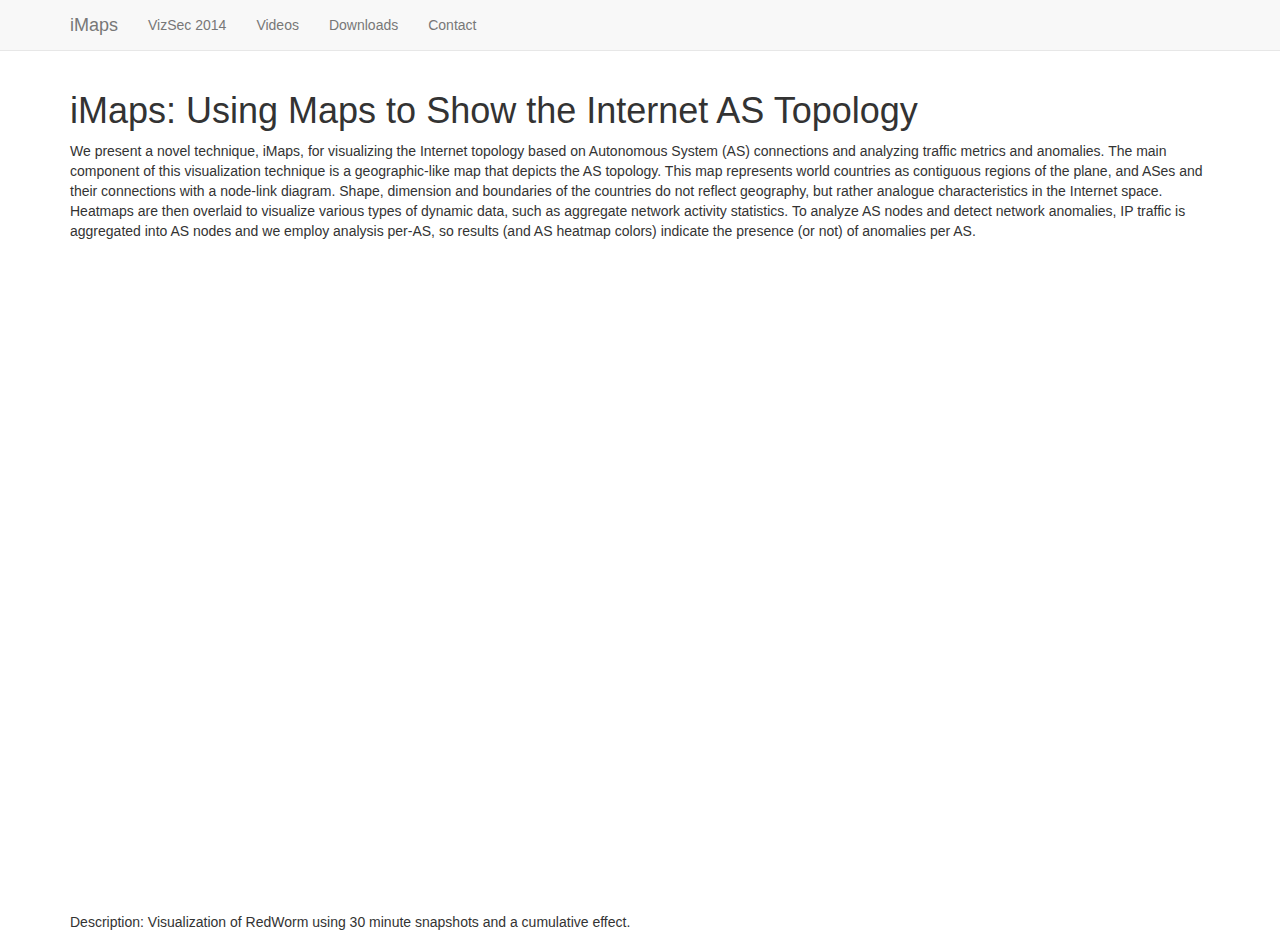
==== index.html @ 5bfca799 "New gallery text" ====
<!DOCTYPE html>
<html lang="en">
    <head>
        <meta charset="utf-8">
        <meta name="viewport" content="width=device-width, initial-scale=1">
        <title>University of Arizona VizSec 2014 Submission</title>
        <!-- Bootstrap -->
        <link href="css/bootstrap.min.css" rel="stylesheet">
        <link href="css/style.css" rel="stylesheet">
        <!-- HTML5 Shim and Respond.js IE8 support of HTML5 elements and media queries -->
        <!-- WARNING: Respond.js doesn't work if you view the page via file:// -->
        <!--[if lt IE 9]>
            <script src="https://oss.maxcdn.com/html5shiv/3.7.2/html5shiv.min.js"></script>
            <script src="https://oss.maxcdn.com/respond/1.4.2/respond.min.js"></script>
        <![endif]-->
    </head>

    <body>
        <!-- Nav Bar -->
        <div class="navbar navbar-default navbar-static-top" role="navigation">
            <div class="container">
                <div class="navbar-header">
                    <button type="button" class="navbar-toggle" data-toggle="collapse" data-target=".navbar-collapse">
                        <span class="sr-only">Toggle navigation</span>
                        <span class="icon-bar"></span>
                        <span class="icon-bar"></span>

                        <span class="icon-bar"></span>
                    </button>
                    <a class="navbar-brand" href="index.html">iMaps</a>
                </div>
                <div class="navbar-collapse collapse">
                    <ul class="nav navbar-nav">
                        <li><a href="paper.html">VizSec 2014</a></li>
                        <li><a href="video.html">Videos</a></li>
                        <li><a href="downloads.html">Downloads</a></li>
                        <li><a href="contact.html">Contact</a></li>
                    </ul>
                </div>
                <!--/.nav-collapse -->
            </div>
        </div>
        <!-- Nav Bar End-->

        <div class="container">
            <h1>iMaps: Using Maps to Show the Internet AS Topology</h1>
        </div>

        <div class="container">
            <p>
                We present a novel technique, iMaps, for visualizing the Internet topology
                based on Autonomous System (AS) connections and analyzing traffic metrics
                and anomalies. The main component of this visualization technique is a
                geographic-like map that depicts the AS topology. This map represents
                world countries as contiguous regions of the plane, and ASes and their
                connections with a node-link diagram. Shape, dimension and boundaries of
                the countries do not reflect geography, but rather analogue
                characteristics in the Internet space. Heatmaps are then overlaid to
                visualize various types of dynamic data, such as aggregate network
                activity statistics. To analyze AS nodes and detect network anomalies,
                IP traffic is aggregated into AS nodes and we employ analysis per-AS,
                so results (and AS heatmap colors) indicate the presence (or not) of
                anomalies per AS.
            </p>

        </div>

        <div class="container">
            <!-- 16:9 aspect ratio -->
            <div class="embed-responsive embed-responsive-16by9">
            <iframe width="853" height="480" src="http://www.youtube.com/embed/zGa1iDHNd4g?hd=1&vq=hd1080" frameborder="0" allowfullscreen></iframe>
            </div>

            <br/>
            Description: Visualization of RedWorm using 30 minute snapshots and a cumulative effect.
                    </div>

        <!-- jQuery (necessary for Bootstrap's JavaScript plugins) -->
        <script src="https://ajax.googleapis.com/ajax/libs/jquery/1.11.1/jquery.min.js"></script>
        <!-- Include all compiled plugins (below), or include individual files as needed -->
        <script src="js/bootstrap.min.js"></script>
        <script src="js/main.js"></script>
    </body>
</html>
---- css/style.css ----
#abstract {
    width:900px;
    padding:20px 0 20px;
}

.gallery_title { text-transform:capitalize; }
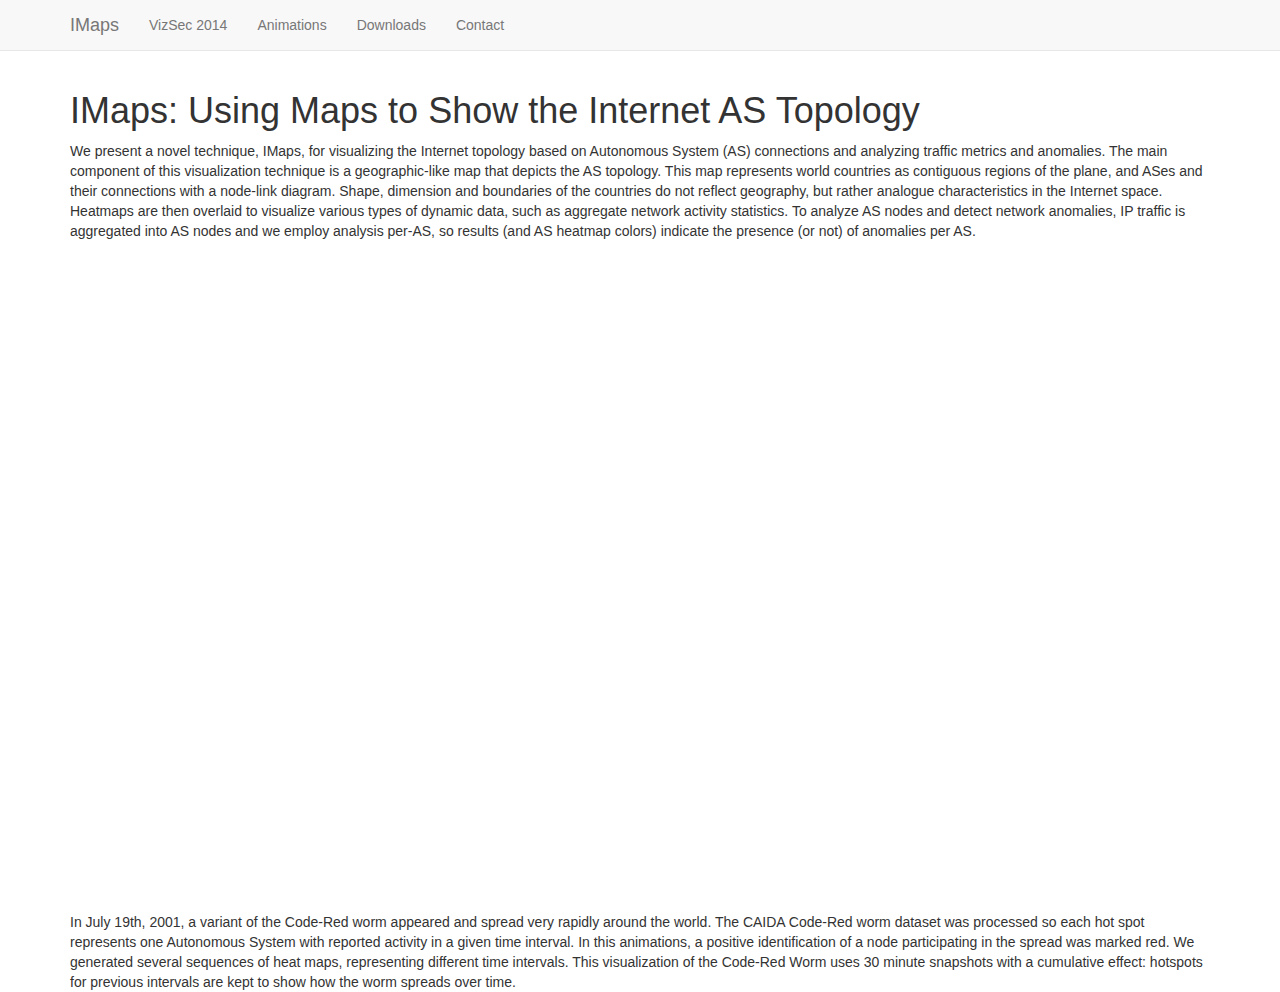
==== commit b18af80d: "New descriptions. Lots of new text added and some removed." ====
--- a/index.html
+++ b/index.html
@@ -27,12 +27,12 @@
 
                         <span class="icon-bar"></span>
                     </button>
-                    <a class="navbar-brand" href="index.html">iMaps</a>
+                    <a class="navbar-brand" href="index.html">IMaps</a>
                 </div>
                 <div class="navbar-collapse collapse">
                     <ul class="nav navbar-nav">
                         <li><a href="paper.html">VizSec 2014</a></li>
-                        <li><a href="video.html">Videos</a></li>
+                        <li><a href="animations.html">Animations</a></li>
                         <li><a href="downloads.html">Downloads</a></li>
                         <li><a href="contact.html">Contact</a></li>
                     </ul>
@@ -43,12 +43,12 @@
         <!-- Nav Bar End-->
 
         <div class="container">
-            <h1>iMaps: Using Maps to Show the Internet AS Topology</h1>
+            <h1>IMaps: Using Maps to Show the Internet AS Topology</h1>
         </div>
 
         <div class="container">
             <p>
-                We present a novel technique, iMaps, for visualizing the Internet topology
+                We present a novel technique, IMaps, for visualizing the Internet topology
                 based on Autonomous System (AS) connections and analyzing traffic metrics
                 and anomalies. The main component of this visualization technique is a
                 geographic-like map that depicts the AS topology. This map represents
@@ -72,13 +72,31 @@
             </div>
 
             <br/>
-            Description: Visualization of RedWorm using 30 minute snapshots and a cumulative effect.
-                    </div>
+            In July 19th, 2001, a variant of the Code-Red worm appeared
+            and spread very rapidly around the world. 
+            The CAIDA Code-Red worm dataset was processed so each hot spot represents one
+            Autonomous System with reported activity in a given time
+            interval. In this animations, a positive identification of a
+            node participating in the spread was marked red. We generated
+            several sequences of heat maps, representing different time
+            intervals. This visualization of the Code-Red Worm uses 30 minute snapshots with a 
+            cumulative effect: hotspots for previous intervals are kept to show how the worm spreads
+            over time.
+        </div>
 
         <!-- jQuery (necessary for Bootstrap's JavaScript plugins) -->
         <script src="https://ajax.googleapis.com/ajax/libs/jquery/1.11.1/jquery.min.js"></script>
         <!-- Include all compiled plugins (below), or include individual files as needed -->
         <script src="js/bootstrap.min.js"></script>
         <script src="js/main.js"></script>
+        <script>
+          (function(i,s,o,g,r,a,m){i['GoogleAnalyticsObject']=r;i[r]=i[r]||function(){
+          (i[r].q=i[r].q||[]).push(arguments)},i[r].l=1*new Date();a=s.createElement(o),
+          m=s.getElementsByTagName(o)[0];a.async=1;a.src=g;m.parentNode.insertBefore(a,m)
+          })(window,document,'script','//www.google-analytics.com/analytics.js','ga');
+
+          ga('create', 'UA-54182705-1', 'auto');
+          ga('send', 'pageview');
+        </script>
     </body>
 </html>
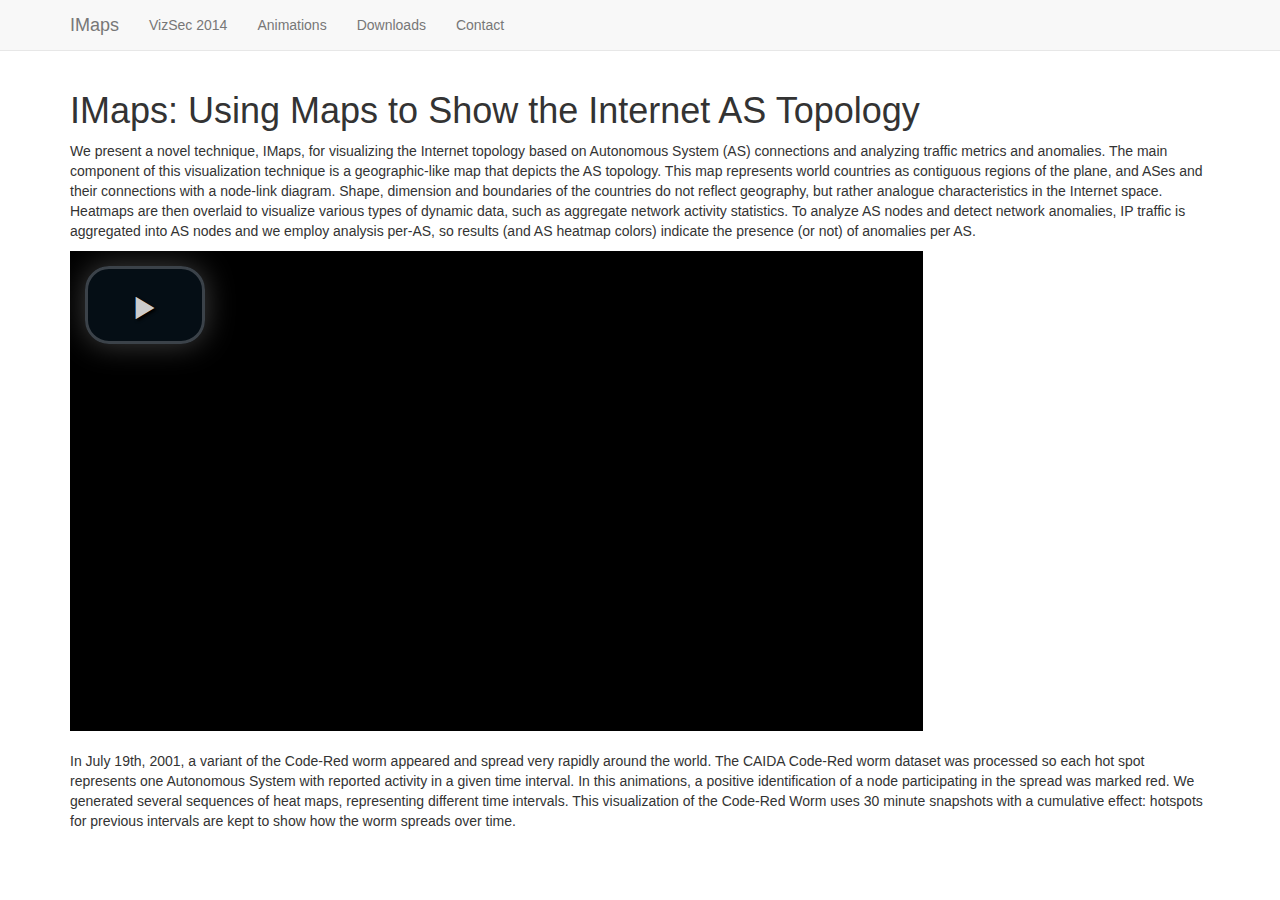
==== commit 5fb0087e: "Switching video sources." ====
--- a/index.html
+++ b/index.html
@@ -7,12 +7,17 @@
         <!-- Bootstrap -->
         <link href="css/bootstrap.min.css" rel="stylesheet">
         <link href="css/style.css" rel="stylesheet">
+        <link href="video-js/video-js.css" rel="stylesheet" type="text/css">
         <!-- HTML5 Shim and Respond.js IE8 support of HTML5 elements and media queries -->
         <!-- WARNING: Respond.js doesn't work if you view the page via file:// -->
         <!--[if lt IE 9]>
             <script src="https://oss.maxcdn.com/html5shiv/3.7.2/html5shiv.min.js"></script>
             <script src="https://oss.maxcdn.com/respond/1.4.2/respond.min.js"></script>
         <![endif]-->
+        <script src="video-js/video.js"></script>
+        <script>
+            videojs.options.flash.swf = "video-js.swf"
+        </script>
     </head>
 
     <body>
@@ -67,19 +72,27 @@
 
         <div class="container">
             <!-- 16:9 aspect ratio -->
-            <div class="embed-responsive embed-responsive-16by9">
-            <iframe width="853" height="480" src="http://www.youtube.com/embed/zGa1iDHNd4g?hd=1&vq=hd1080" frameborder="0" allowfullscreen></iframe>
-            </div>
+                <video class="video-js vjs-default-skin img img-responsive" controls preload="none" width="853" height="480" data-setup="{}">
+                    <source src="animations/5min30minCumulative.mp4" type='video/mp4' />
+                    <source src="animations/5min30minCumulative.webm" type='video/webm' />
+                    <p class="vjs-no-js">To view this video please enable JavaScript, 
+                    and consider upgrading to a web browser that 
+                        <a href="http://videojs.com/html5-video-support/" target="_blank">
+                            supports HTML5 video
+                        </a>
+                    </p>
+
+                </video>
 
             <br/>
             In July 19th, 2001, a variant of the Code-Red worm appeared
-            and spread very rapidly around the world. 
+            and spread very rapidly around the world.
             The CAIDA Code-Red worm dataset was processed so each hot spot represents one
             Autonomous System with reported activity in a given time
             interval. In this animations, a positive identification of a
             node participating in the spread was marked red. We generated
             several sequences of heat maps, representing different time
-            intervals. This visualization of the Code-Red Worm uses 30 minute snapshots with a 
+            intervals. This visualization of the Code-Red Worm uses 30 minute snapshots with a
             cumulative effect: hotspots for previous intervals are kept to show how the worm spreads
             over time.
         </div>
--- a/video-js/video-js.css
+++ b/video-js/video-js.css
@@ -0,0 +1,920 @@
+/*!
+Video.js Default Styles (http://videojs.com)
+Version 4.7.3
+Create your own skin at http://designer.videojs.com
+*/
+/* SKIN
+================================================================================
+The main class name for all skin-specific styles. To make your own skin,
+replace all occurances of 'vjs-default-skin' with a new name. Then add your new
+skin name to your video tag instead of the default skin.
+e.g. <video class="video-js my-skin-name">
+*/
+.vjs-default-skin {
+  color: #cccccc;
+}
+/* Custom Icon Font
+--------------------------------------------------------------------------------
+The control icons are from a custom font. Each icon corresponds to a character
+(e.g. "\e001"). Font icons allow for easy scaling and coloring of icons.
+*/
+@font-face {
+  font-family: 'VideoJS';
+  src: url('font/vjs.eot');
+  src: url('font/vjs.eot?#iefix') format('embedded-opentype'), url('font/vjs.woff') format('woff'), url('font/vjs.ttf') format('truetype'), url('font/vjs.svg#icomoon') format('svg');
+  font-weight: normal;
+  font-style: normal;
+}
+/* Base UI Component Classes
+--------------------------------------------------------------------------------
+*/
+/* Slider - used for Volume bar and Seek bar */
+.vjs-default-skin .vjs-slider {
+  /* Replace browser focus hightlight with handle highlight */
+  outline: 0;
+  position: relative;
+  cursor: pointer;
+  padding: 0;
+  /* background-color-with-alpha */
+  background-color: #333333;
+  background-color: rgba(51, 51, 51, 0.9);
+}
+.vjs-default-skin .vjs-slider:focus {
+  /* box-shadow */
+  -webkit-box-shadow: 0 0 2em #ffffff;
+  -moz-box-shadow: 0 0 2em #ffffff;
+  box-shadow: 0 0 2em #ffffff;
+}
+.vjs-default-skin .vjs-slider-handle {
+  position: absolute;
+  /* Needed for IE6 */
+  left: 0;
+  top: 0;
+}
+.vjs-default-skin .vjs-slider-handle:before {
+  content: "\e009";
+  font-family: VideoJS;
+  font-size: 1em;
+  line-height: 1;
+  text-align: center;
+  text-shadow: 0em 0em 1em #fff;
+  position: absolute;
+  top: 0;
+  left: 0;
+  /* Rotate the square icon to make a diamond */
+  /* transform */
+  -webkit-transform: rotate(-45deg);
+  -moz-transform: rotate(-45deg);
+  -ms-transform: rotate(-45deg);
+  -o-transform: rotate(-45deg);
+  transform: rotate(-45deg);
+}
+/* Control Bar
+--------------------------------------------------------------------------------
+The default control bar that is a container for most of the controls.
+*/
+.vjs-default-skin .vjs-control-bar {
+  /* Start hidden */
+  display: none;
+  position: absolute;
+  /* Place control bar at the bottom of the player box/video.
+     If you want more margin below the control bar, add more height. */
+  bottom: 0;
+  /* Use left/right to stretch to 100% width of player div */
+  left: 0;
+  right: 0;
+  /* Height includes any margin you want above or below control items */
+  height: 3.0em;
+  /* background-color-with-alpha */
+  background-color: #07141e;
+  background-color: rgba(7, 20, 30, 0.7);
+}
+/* Show the control bar only once the video has started playing */
+.vjs-default-skin.vjs-has-started .vjs-control-bar {
+  display: block;
+  /* Visibility needed to make sure things hide in older browsers too. */
+
+  visibility: visible;
+  opacity: 1;
+  /* transition */
+  -webkit-transition: visibility 0.1s, opacity 0.1s;
+  -moz-transition: visibility 0.1s, opacity 0.1s;
+  -o-transition: visibility 0.1s, opacity 0.1s;
+  transition: visibility 0.1s, opacity 0.1s;
+}
+/* Hide the control bar when the video is playing and the user is inactive  */
+.vjs-default-skin.vjs-has-started.vjs-user-inactive.vjs-playing .vjs-control-bar {
+  display: block;
+  visibility: hidden;
+  opacity: 0;
+  /* transition */
+  -webkit-transition: visibility 1s, opacity 1s;
+  -moz-transition: visibility 1s, opacity 1s;
+  -o-transition: visibility 1s, opacity 1s;
+  transition: visibility 1s, opacity 1s;
+}
+.vjs-default-skin.vjs-controls-disabled .vjs-control-bar {
+  display: none;
+}
+.vjs-default-skin.vjs-using-native-controls .vjs-control-bar {
+  display: none;
+}
+/* The control bar shouldn't show after an error */
+.vjs-default-skin.vjs-error .vjs-control-bar {
+  display: none;
+}
+/* IE8 is flakey with fonts, and you have to change the actual content to force
+fonts to show/hide properly.
+  - "\9" IE8 hack didn't work for this
+  - Found in XP IE8 from http://modern.ie. Does not show up in "IE8 mode" in IE9
+*/
+@media \0screen {
+  .vjs-default-skin.vjs-user-inactive.vjs-playing .vjs-control-bar :before {
+    content: "";
+  }
+}
+/* General styles for individual controls. */
+.vjs-default-skin .vjs-control {
+  outline: none;
+  position: relative;
+  float: left;
+  text-align: center;
+  margin: 0;
+  padding: 0;
+  height: 3.0em;
+  width: 4em;
+}
+/* FontAwsome button icons */
+.vjs-default-skin .vjs-control:before {
+  font-family: VideoJS;
+  font-size: 1.5em;
+  line-height: 2;
+  position: absolute;
+  top: 0;
+  left: 0;
+  width: 100%;
+  height: 100%;
+  text-align: center;
+  text-shadow: 1px 1px 1px rgba(0, 0, 0, 0.5);
+}
+/* Replacement for focus outline */
+.vjs-default-skin .vjs-control:focus:before,
+.vjs-default-skin .vjs-control:hover:before {
+  text-shadow: 0em 0em 1em #ffffff;
+}
+.vjs-default-skin .vjs-control:focus {
+  /*  outline: 0; */
+  /* keyboard-only users cannot see the focus on several of the UI elements when
+  this is set to 0 */
+
+}
+/* Hide control text visually, but have it available for screenreaders */
+.vjs-default-skin .vjs-control-text {
+  /* hide-visually */
+  border: 0;
+  clip: rect(0 0 0 0);
+  height: 1px;
+  margin: -1px;
+  overflow: hidden;
+  padding: 0;
+  position: absolute;
+  width: 1px;
+}
+/* Play/Pause
+--------------------------------------------------------------------------------
+*/
+.vjs-default-skin .vjs-play-control {
+  width: 5em;
+  cursor: pointer;
+}
+.vjs-default-skin .vjs-play-control:before {
+  content: "\e001";
+}
+.vjs-default-skin.vjs-playing .vjs-play-control:before {
+  content: "\e002";
+}
+/* Playback toggle
+--------------------------------------------------------------------------------
+*/
+.vjs-default-skin .vjs-playback-rate .vjs-playback-rate-value {
+  font-size: 1.5em;
+  line-height: 2;
+  position: absolute;
+  top: 0;
+  left: 0;
+  width: 100%;
+  height: 100%;
+  text-align: center;
+  text-shadow: 1px 1px 1px rgba(0, 0, 0, 0.5);
+}
+.vjs-default-skin .vjs-playback-rate.vjs-menu-button .vjs-menu .vjs-menu-content {
+  width: 4em;
+  left: -2em;
+  list-style: none;
+}
+/* Volume/Mute
+-------------------------------------------------------------------------------- */
+.vjs-default-skin .vjs-mute-control,
+.vjs-default-skin .vjs-volume-menu-button {
+  cursor: pointer;
+  float: right;
+}
+.vjs-default-skin .vjs-mute-control:before,
+.vjs-default-skin .vjs-volume-menu-button:before {
+  content: "\e006";
+}
+.vjs-default-skin .vjs-mute-control.vjs-vol-0:before,
+.vjs-default-skin .vjs-volume-menu-button.vjs-vol-0:before {
+  content: "\e003";
+}
+.vjs-default-skin .vjs-mute-control.vjs-vol-1:before,
+.vjs-default-skin .vjs-volume-menu-button.vjs-vol-1:before {
+  content: "\e004";
+}
+.vjs-default-skin .vjs-mute-control.vjs-vol-2:before,
+.vjs-default-skin .vjs-volume-menu-button.vjs-vol-2:before {
+  content: "\e005";
+}
+.vjs-default-skin .vjs-volume-control {
+  width: 5em;
+  float: right;
+}
+.vjs-default-skin .vjs-volume-bar {
+  width: 5em;
+  height: 0.6em;
+  margin: 1.1em auto 0;
+}
+.vjs-default-skin .vjs-volume-menu-button .vjs-menu-content {
+  height: 2.9em;
+}
+.vjs-default-skin .vjs-volume-level {
+  position: absolute;
+  top: 0;
+  left: 0;
+  height: 0.5em;
+  /* assuming volume starts at 1.0 */
+
+  width: 100%;
+  background: #66a8cc url([data-uri]) -50% 0 repeat;
+}
+.vjs-default-skin .vjs-volume-bar .vjs-volume-handle {
+  width: 0.5em;
+  height: 0.5em;
+  /* Assumes volume starts at 1.0. If you change the size of the
+     handle relative to the volume bar, you'll need to update this value
+     too. */
+
+  left: 4.5em;
+}
+.vjs-default-skin .vjs-volume-handle:before {
+  font-size: 0.9em;
+  top: -0.2em;
+  left: -0.2em;
+  width: 1em;
+  height: 1em;
+}
+.vjs-default-skin .vjs-volume-menu-button .vjs-menu .vjs-menu-content {
+  width: 6em;
+  left: -4em;
+}
+/* Progress
+--------------------------------------------------------------------------------
+*/
+.vjs-default-skin .vjs-progress-control {
+  position: absolute;
+  left: 0;
+  right: 0;
+  width: auto;
+  font-size: 0.3em;
+  height: 1em;
+  /* Set above the rest of the controls. */
+  top: -1em;
+  /* Shrink the bar slower than it grows. */
+  /* transition */
+  -webkit-transition: all 0.4s;
+  -moz-transition: all 0.4s;
+  -o-transition: all 0.4s;
+  transition: all 0.4s;
+}
+/* On hover, make the progress bar grow to something that's more clickable.
+    This simply changes the overall font for the progress bar, and this
+    updates both the em-based widths and heights, as wells as the icon font */
+.vjs-default-skin:hover .vjs-progress-control {
+  font-size: .9em;
+  /* Even though we're not changing the top/height, we need to include them in
+      the transition so they're handled correctly. */
+
+  /* transition */
+  -webkit-transition: all 0.2s;
+  -moz-transition: all 0.2s;
+  -o-transition: all 0.2s;
+  transition: all 0.2s;
+}
+/* Box containing play and load progresses. Also acts as seek scrubber. */
+.vjs-default-skin .vjs-progress-holder {
+  height: 100%;
+}
+/* Progress Bars */
+.vjs-default-skin .vjs-progress-holder .vjs-play-progress,
+.vjs-default-skin .vjs-progress-holder .vjs-load-progress,
+.vjs-default-skin .vjs-progress-holder .vjs-load-progress div {
+  position: absolute;
+  display: block;
+  height: 100%;
+  margin: 0;
+  padding: 0;
+  /* updated by javascript during playback */
+
+  width: 0;
+  /* Needed for IE6 */
+  left: 0;
+  top: 0;
+}
+.vjs-default-skin .vjs-play-progress {
+  /*
+    Using a data URI to create the white diagonal lines with a transparent
+      background. Surprisingly works in IE8.
+      Created using http://www.patternify.com
+    Changing the first color value will change the bar color.
+    Also using a paralax effect to make the lines move backwards.
+      The -50% left position makes that happen.
+  */
+
+  background: #66a8cc url([data-uri]) -50% 0 repeat;
+}
+.vjs-default-skin .vjs-load-progress {
+  background: #646464 /* IE8- Fallback */;
+  background: rgba(255, 255, 255, 0.2);
+}
+/* there are child elements of the load progress bar that represent the
+   specific time ranges that have been buffered */
+.vjs-default-skin .vjs-load-progress div {
+  background: #787878 /* IE8- Fallback */;
+  background: rgba(255, 255, 255, 0.1);
+}
+.vjs-default-skin .vjs-seek-handle {
+  width: 1.5em;
+  height: 100%;
+}
+.vjs-default-skin .vjs-seek-handle:before {
+  padding-top: 0.1em /* Minor adjustment */;
+}
+/* Live Mode
+--------------------------------------------------------------------------------
+*/
+.vjs-default-skin.vjs-live .vjs-time-controls,
+.vjs-default-skin.vjs-live .vjs-time-divider,
+.vjs-default-skin.vjs-live .vjs-progress-control {
+  display: none;
+}
+.vjs-default-skin.vjs-live .vjs-live-display {
+  display: block;
+}
+/* Live Display
+--------------------------------------------------------------------------------
+*/
+.vjs-default-skin .vjs-live-display {
+  display: none;
+  font-size: 1em;
+  line-height: 3em;
+}
+/* Time Display
+--------------------------------------------------------------------------------
+*/
+.vjs-default-skin .vjs-time-controls {
+  font-size: 1em;
+  /* Align vertically by making the line height the same as the control bar */
+  line-height: 3em;
+}
+.vjs-default-skin .vjs-current-time {
+  float: left;
+}
+.vjs-default-skin .vjs-duration {
+  float: left;
+}
+/* Remaining time is in the HTML, but not included in default design */
+.vjs-default-skin .vjs-remaining-time {
+  display: none;
+  float: left;
+}
+.vjs-time-divider {
+  float: left;
+  line-height: 3em;
+}
+/* Fullscreen
+--------------------------------------------------------------------------------
+*/
+.vjs-default-skin .vjs-fullscreen-control {
+  width: 3.8em;
+  cursor: pointer;
+  float: right;
+}
+.vjs-default-skin .vjs-fullscreen-control:before {
+  content: "\e000";
+}
+/* Switch to the exit icon when the player is in fullscreen */
+.vjs-default-skin.vjs-fullscreen .vjs-fullscreen-control:before {
+  content: "\e00b";
+}
+/* Big Play Button (play button at start)
+--------------------------------------------------------------------------------
+Positioning of the play button in the center or other corners can be done more
+easily in the skin designer. http://designer.videojs.com/
+*/
+.vjs-default-skin .vjs-big-play-button {
+  left: 0.5em;
+  top: 0.5em;
+  font-size: 3em;
+  display: block;
+  z-index: 2;
+  position: absolute;
+  width: 4em;
+  height: 2.6em;
+  text-align: center;
+  vertical-align: middle;
+  cursor: pointer;
+  opacity: 1;
+  /* Need a slightly gray bg so it can be seen on black backgrounds */
+  /* background-color-with-alpha */
+  background-color: #07141e;
+  background-color: rgba(7, 20, 30, 0.7);
+  border: 0.1em solid #3b4249;
+  /* border-radius */
+  -webkit-border-radius: 0.8em;
+  -moz-border-radius: 0.8em;
+  border-radius: 0.8em;
+  /* box-shadow */
+  -webkit-box-shadow: 0px 0px 1em rgba(255, 255, 255, 0.25);
+  -moz-box-shadow: 0px 0px 1em rgba(255, 255, 255, 0.25);
+  box-shadow: 0px 0px 1em rgba(255, 255, 255, 0.25);
+  /* transition */
+  -webkit-transition: all 0.4s;
+  -moz-transition: all 0.4s;
+  -o-transition: all 0.4s;
+  transition: all 0.4s;
+}
+/* Optionally center */
+.vjs-default-skin.vjs-big-play-centered .vjs-big-play-button {
+  /* Center it horizontally */
+  left: 50%;
+  margin-left: -2.1em;
+  /* Center it vertically */
+  top: 50%;
+  margin-top: -1.4000000000000001em;
+}
+/* Hide if controls are disabled */
+.vjs-default-skin.vjs-controls-disabled .vjs-big-play-button {
+  display: none;
+}
+/* Hide when video starts playing */
+.vjs-default-skin.vjs-has-started .vjs-big-play-button {
+  display: none;
+}
+/* Hide on mobile devices. Remove when we stop using native controls
+    by default on mobile  */
+.vjs-default-skin.vjs-using-native-controls .vjs-big-play-button {
+  display: none;
+}
+.vjs-default-skin:hover .vjs-big-play-button,
+.vjs-default-skin .vjs-big-play-button:focus {
+  outline: 0;
+  border-color: #fff;
+  /* IE8 needs a non-glow hover state */
+  background-color: #505050;
+  background-color: rgba(50, 50, 50, 0.75);
+  /* box-shadow */
+  -webkit-box-shadow: 0 0 3em #ffffff;
+  -moz-box-shadow: 0 0 3em #ffffff;
+  box-shadow: 0 0 3em #ffffff;
+  /* transition */
+  -webkit-transition: all 0s;
+  -moz-transition: all 0s;
+  -o-transition: all 0s;
+  transition: all 0s;
+}
+.vjs-default-skin .vjs-big-play-button:before {
+  content: "\e001";
+  font-family: VideoJS;
+  /* In order to center the play icon vertically we need to set the line height
+     to the same as the button height */
+
+  line-height: 2.6em;
+  text-shadow: 0.05em 0.05em 0.1em #000;
+  text-align: center /* Needed for IE8 */;
+  position: absolute;
+  left: 0;
+  width: 100%;
+  height: 100%;
+}
+.vjs-error .vjs-big-play-button {
+  display: none;
+}
+/* Error Display
+--------------------------------------------------------------------------------
+*/
+.vjs-error-display {
+  display: none;
+}
+.vjs-error .vjs-error-display {
+  display: block;
+  position: absolute;
+  left: 0;
+  top: 0;
+  width: 100%;
+  height: 100%;
+}
+.vjs-error .vjs-error-display:before {
+  content: 'X';
+  font-family: Arial;
+  font-size: 4em;
+  color: #666666;
+  /* In order to center the play icon vertically we need to set the line height
+     to the same as the button height */
+
+  line-height: 1;
+  text-shadow: 0.05em 0.05em 0.1em #000;
+  text-align: center /* Needed for IE8 */;
+  vertical-align: middle;
+  position: absolute;
+  top: 50%;
+  margin-top: -0.5em;
+  width: 100%;
+}
+.vjs-error-display div {
+  position: absolute;
+  font-size: 1.4em;
+  text-align: center;
+  bottom: 1em;
+  right: 1em;
+  left: 1em;
+}
+.vjs-error-display a,
+.vjs-error-display a:visited {
+  color: #F4A460;
+}
+/* Loading Spinner
+--------------------------------------------------------------------------------
+*/
+.vjs-loading-spinner {
+  /* Should be hidden by default */
+  display: none;
+  position: absolute;
+  top: 50%;
+  left: 50%;
+  font-size: 4em;
+  line-height: 1;
+  width: 1em;
+  height: 1em;
+  margin-left: -0.5em;
+  margin-top: -0.5em;
+  opacity: 0.75;
+}
+/* Show the spinner when waiting for data and seeking to a new time */
+.vjs-waiting .vjs-loading-spinner,
+.vjs-seeking .vjs-loading-spinner {
+  display: block;
+  /* only animate when showing because it can be processor heavy */
+  /* animation */
+  -webkit-animation: spin 1.5s infinite linear;
+  -moz-animation: spin 1.5s infinite linear;
+  -o-animation: spin 1.5s infinite linear;
+  animation: spin 1.5s infinite linear;
+}
+/* Errors are unrecoverable without user interaction so hide the spinner */
+.vjs-error .vjs-loading-spinner {
+  display: none;
+  /* ensure animation doesn't continue while hidden */
+  /* animation */
+  -webkit-animation: none;
+  -moz-animation: none;
+  -o-animation: none;
+  animation: none;
+}
+.vjs-default-skin .vjs-loading-spinner:before {
+  content: "\e01e";
+  font-family: VideoJS;
+  position: absolute;
+  top: 0;
+  left: 0;
+  width: 1em;
+  height: 1em;
+  text-align: center;
+  text-shadow: 0em 0em 0.1em #000;
+}
+@-moz-keyframes spin {
+  0% {
+    -moz-transform: rotate(0deg);
+  }
+  100% {
+    -moz-transform: rotate(359deg);
+  }
+}
+@-webkit-keyframes spin {
+  0% {
+    -webkit-transform: rotate(0deg);
+  }
+  100% {
+    -webkit-transform: rotate(359deg);
+  }
+}
+@-o-keyframes spin {
+  0% {
+    -o-transform: rotate(0deg);
+  }
+  100% {
+    -o-transform: rotate(359deg);
+  }
+}
+@keyframes spin {
+  0% {
+    transform: rotate(0deg);
+  }
+  100% {
+    transform: rotate(359deg);
+  }
+}
+/* Menu Buttons (Captions/Subtitles/etc.)
+--------------------------------------------------------------------------------
+*/
+.vjs-default-skin .vjs-menu-button {
+  float: right;
+  cursor: pointer;
+}
+.vjs-default-skin .vjs-menu {
+  display: none;
+  position: absolute;
+  bottom: 0;
+  left: 0em;
+  /* (Width of vjs-menu - width of button) / 2 */
+
+  width: 0em;
+  height: 0em;
+  margin-bottom: 3em;
+  border-left: 2em solid transparent;
+  border-right: 2em solid transparent;
+  border-top: 1.55em solid #000000;
+  /* Same width top as ul bottom */
+
+  border-top-color: rgba(7, 40, 50, 0.5);
+  /* Same as ul background */
+
+}
+/* Button Pop-up Menu */
+.vjs-default-skin .vjs-menu-button .vjs-menu .vjs-menu-content {
+  display: block;
+  padding: 0;
+  margin: 0;
+  position: absolute;
+  width: 10em;
+  bottom: 1.5em;
+  /* Same bottom as vjs-menu border-top */
+
+  max-height: 15em;
+  overflow: auto;
+  left: -5em;
+  /* Width of menu - width of button / 2 */
+
+  /* background-color-with-alpha */
+  background-color: #07141e;
+  background-color: rgba(7, 20, 30, 0.7);
+  /* box-shadow */
+  -webkit-box-shadow: -0.2em -0.2em 0.3em rgba(255, 255, 255, 0.2);
+  -moz-box-shadow: -0.2em -0.2em 0.3em rgba(255, 255, 255, 0.2);
+  box-shadow: -0.2em -0.2em 0.3em rgba(255, 255, 255, 0.2);
+}
+.vjs-default-skin .vjs-menu-button:hover .vjs-menu {
+  display: block;
+}
+.vjs-default-skin .vjs-menu-button ul li {
+  list-style: none;
+  margin: 0;
+  padding: 0.3em 0 0.3em 0;
+  line-height: 1.4em;
+  font-size: 1.2em;
+  text-align: center;
+  text-transform: lowercase;
+}
+.vjs-default-skin .vjs-menu-button ul li.vjs-selected {
+  background-color: #000;
+}
+.vjs-default-skin .vjs-menu-button ul li:focus,
+.vjs-default-skin .vjs-menu-button ul li:hover,
+.vjs-default-skin .vjs-menu-button ul li.vjs-selected:focus,
+.vjs-default-skin .vjs-menu-button ul li.vjs-selected:hover {
+  outline: 0;
+  color: #111;
+  /* background-color-with-alpha */
+  background-color: #ffffff;
+  background-color: rgba(255, 255, 255, 0.75);
+  /* box-shadow */
+  -webkit-box-shadow: 0 0 1em #ffffff;
+  -moz-box-shadow: 0 0 1em #ffffff;
+  box-shadow: 0 0 1em #ffffff;
+}
+.vjs-default-skin .vjs-menu-button ul li.vjs-menu-title {
+  text-align: center;
+  text-transform: uppercase;
+  font-size: 1em;
+  line-height: 2em;
+  padding: 0;
+  margin: 0 0 0.3em 0;
+  font-weight: bold;
+  cursor: default;
+}
+/* Subtitles Button */
+.vjs-default-skin .vjs-subtitles-button:before {
+  content: "\e00c";
+}
+/* Captions Button */
+.vjs-default-skin .vjs-captions-button:before {
+  content: "\e008";
+}
+/* Chapters Button */
+.vjs-default-skin .vjs-chapters-button:before {
+  content: "\e00c";
+}
+.vjs-default-skin .vjs-chapters-button.vjs-menu-button .vjs-menu .vjs-menu-content {
+  width: 24em;
+  left: -12em;
+}
+/* Replacement for focus outline */
+.vjs-default-skin .vjs-captions-button:focus .vjs-control-content:before,
+.vjs-default-skin .vjs-captions-button:hover .vjs-control-content:before {
+  /* box-shadow */
+  -webkit-box-shadow: 0 0 1em #ffffff;
+  -moz-box-shadow: 0 0 1em #ffffff;
+  box-shadow: 0 0 1em #ffffff;
+}
+/*
+REQUIRED STYLES (be careful overriding)
+================================================================================
+When loading the player, the video tag is replaced with a DIV,
+that will hold the video tag or object tag for other playback methods.
+The div contains the video playback element (Flash or HTML5) and controls,
+and sets the width and height of the video.
+
+** If you want to add some kind of border/padding (e.g. a frame), or special
+positioning, use another containing element. Otherwise you risk messing up
+control positioning and full window mode. **
+*/
+.video-js {
+  background-color: #000;
+  position: relative;
+  padding: 0;
+  /* Start with 10px for base font size so other dimensions can be em based and
+     easily calculable. */
+
+  font-size: 10px;
+  /* Allow poster to be vertially aligned. */
+
+  vertical-align: middle;
+  /*  display: table-cell; */
+  /*This works in Safari but not Firefox.*/
+
+  /* Provide some basic defaults for fonts */
+
+  font-weight: normal;
+  font-style: normal;
+  /* Avoiding helvetica: issue #376 */
+
+  font-family: Arial, sans-serif;
+  /* Turn off user selection (text highlighting) by default.
+     The majority of player components will not be text blocks.
+     Text areas will need to turn user selection back on. */
+
+  /* user-select */
+  -webkit-user-select: none;
+  -moz-user-select: none;
+  -ms-user-select: none;
+  user-select: none;
+}
+/* Playback technology elements expand to the width/height of the containing div
+    <video> or <object> */
+.video-js .vjs-tech {
+  position: absolute;
+  top: 0;
+  left: 0;
+  width: 100%;
+  height: 100%;
+}
+/* Fix for Firefox 9 fullscreen (only if it is enabled). Not needed when
+   checking fullScreenEnabled. */
+.video-js:-moz-full-screen {
+  position: absolute;
+}
+/* Fullscreen Styles */
+body.vjs-full-window {
+  padding: 0;
+  margin: 0;
+  height: 100%;
+  /* Fix for IE6 full-window. http://www.cssplay.co.uk/layouts/fixed.html */
+  overflow-y: auto;
+}
+.video-js.vjs-fullscreen {
+  position: fixed;
+  overflow: hidden;
+  z-index: 1000;
+  left: 0;
+  top: 0;
+  bottom: 0;
+  right: 0;
+  width: 100% !important;
+  height: 100% !important;
+  /* IE6 full-window (underscore hack) */
+  _position: absolute;
+}
+.video-js:-webkit-full-screen {
+  width: 100% !important;
+  height: 100% !important;
+}
+.video-js.vjs-fullscreen.vjs-user-inactive {
+  cursor: none;
+}
+/* Poster Styles */
+.vjs-poster {
+  background-repeat: no-repeat;
+  background-position: 50% 50%;
+  background-size: contain;
+  cursor: pointer;
+  height: 100%;
+  margin: 0;
+  padding: 0;
+  position: relative;
+  width: 100%;
+}
+.vjs-poster img {
+  display: block;
+  margin: 0 auto;
+  max-height: 100%;
+  padding: 0;
+  width: 100%;
+}
+/* Hide the poster when native controls are used otherwise it covers them */
+.video-js.vjs-using-native-controls .vjs-poster {
+  display: none;
+}
+/* Text Track Styles */
+/* Overall track holder for both captions and subtitles */
+.video-js .vjs-text-track-display {
+  text-align: center;
+  position: absolute;
+  bottom: 4em;
+  /* Leave padding on left and right */
+  left: 1em;
+  right: 1em;
+}
+/* Move captions down when controls aren't being shown */
+.video-js.vjs-user-inactive.vjs-playing .vjs-text-track-display {
+  bottom: 1em;
+}
+/* Individual tracks */
+.video-js .vjs-text-track {
+  display: none;
+  font-size: 1.4em;
+  text-align: center;
+  margin-bottom: 0.1em;
+  /* Transparent black background, or fallback to all black (oldIE) */
+  /* background-color-with-alpha */
+  background-color: #000000;
+  background-color: rgba(0, 0, 0, 0.5);
+}
+.video-js .vjs-subtitles {
+  color: #ffffff /* Subtitles are white */;
+}
+.video-js .vjs-captions {
+  color: #ffcc66 /* Captions are yellow */;
+}
+.vjs-tt-cue {
+  display: block;
+}
+/* Hide disabled or unsupported controls */
+.vjs-default-skin .vjs-hidden {
+  display: none;
+}
+.vjs-lock-showing {
+  display: block !important;
+  opacity: 1;
+  visibility: visible;
+}
+/*  In IE8 w/ no JavaScript (no HTML5 shim), the video tag doesn't register.
+    The .video-js classname on the video tag also isn't considered.
+    This optional paragraph inside the video tag can provide a message to users
+    about what's required to play video. */
+.vjs-no-js {
+  padding: 20px;
+  color: #ccc;
+  background-color: #333;
+  font-size: 18px;
+  font-family: Arial, sans-serif;
+  text-align: center;
+  width: 300px;
+  height: 150px;
+  margin: 0px auto;
+}
+.vjs-no-js a,
+.vjs-no-js a:visited {
+  color: #F4A460;
+}
+/* -----------------------------------------------------------------------------
+The original source of this file lives at
+https://github.com/videojs/video.js/blob/master/src/css/video-js.less */
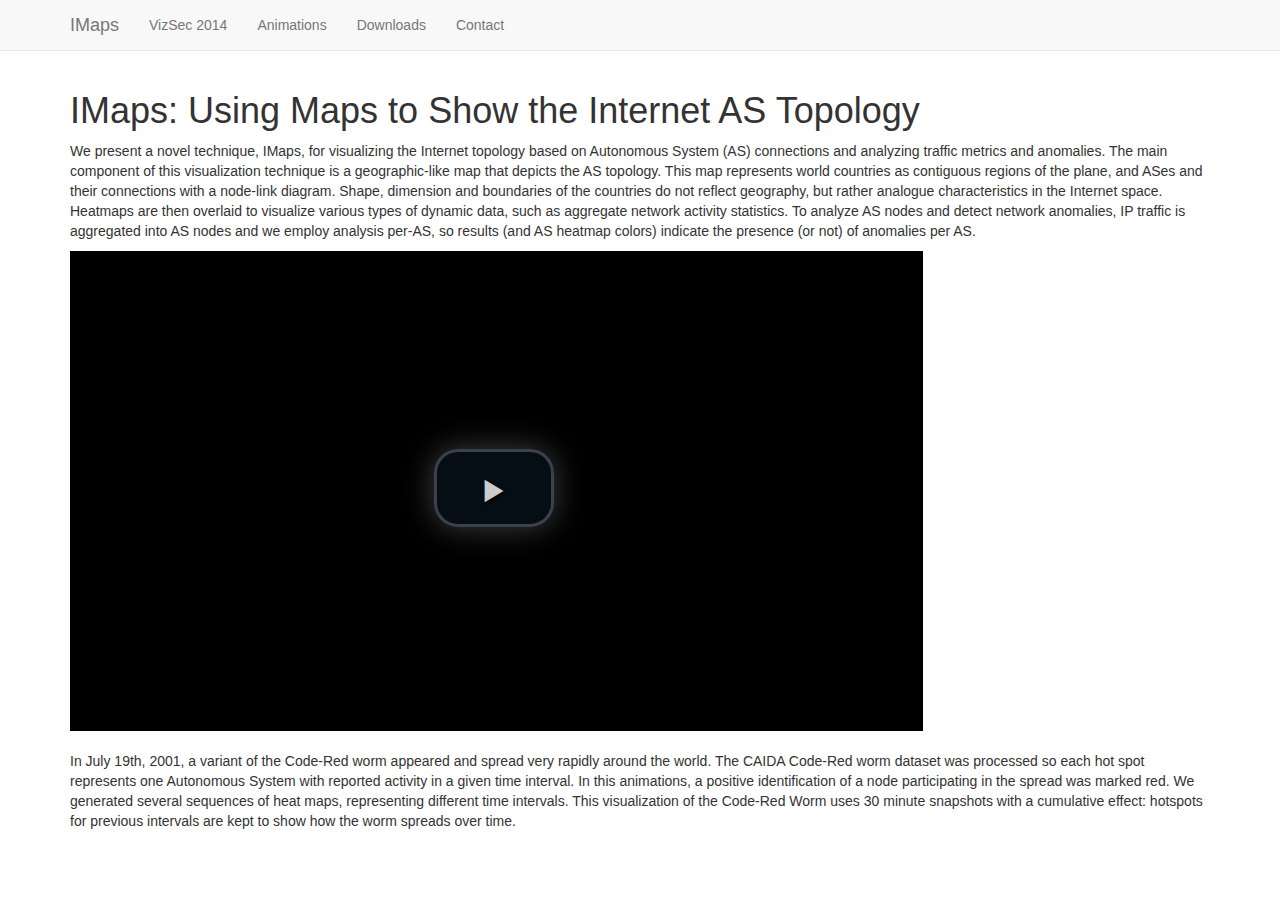
==== commit 60e33d72: "Added screenshots and dividers" ====
--- a/index.html
+++ b/index.html
@@ -14,10 +14,6 @@
             <script src="https://oss.maxcdn.com/html5shiv/3.7.2/html5shiv.min.js"></script>
             <script src="https://oss.maxcdn.com/respond/1.4.2/respond.min.js"></script>
         <![endif]-->
-        <script src="video-js/video.js"></script>
-        <script>
-            videojs.options.flash.swf = "video-js.swf"
-        </script>
     </head>
 
     <body>
@@ -72,7 +68,7 @@
 
         <div class="container">
             <!-- 16:9 aspect ratio -->
-                <video class="video-js vjs-default-skin img img-responsive" controls preload="none" width="853" height="480" data-setup="{}">
+                <video class="video-js vjs-default-skin img img-responsive vjs-big-play-centered" controls preload="none" width="853" height="480" data-setup="{}" poster="http://video-js.zencoder.com/oceans-clip.png">
                     <source src="animations/5min30minCumulative.mp4" type='video/mp4' />
                     <source src="animations/5min30minCumulative.webm" type='video/webm' />
                     <p class="vjs-no-js">To view this video please enable JavaScript, 
@@ -111,5 +107,9 @@
           ga('create', 'UA-54182705-1', 'auto');
           ga('send', 'pageview');
         </script>
+        <script src="video-js/video.js"></script>
+        <script>
+            videojs.options.flash.swf = "video-js.swf"
+        </script>
     </body>
 </html>
--- a/css/style.css
+++ b/css/style.css
@@ -4,3 +4,10 @@
 }
 
 .gallery_title { text-transform:capitalize; }
+
+.divider {
+    width:50%;
+    height:1px;
+    border-bottom:1px dotted #ccc;
+    margin:30px auto 20px;
+}
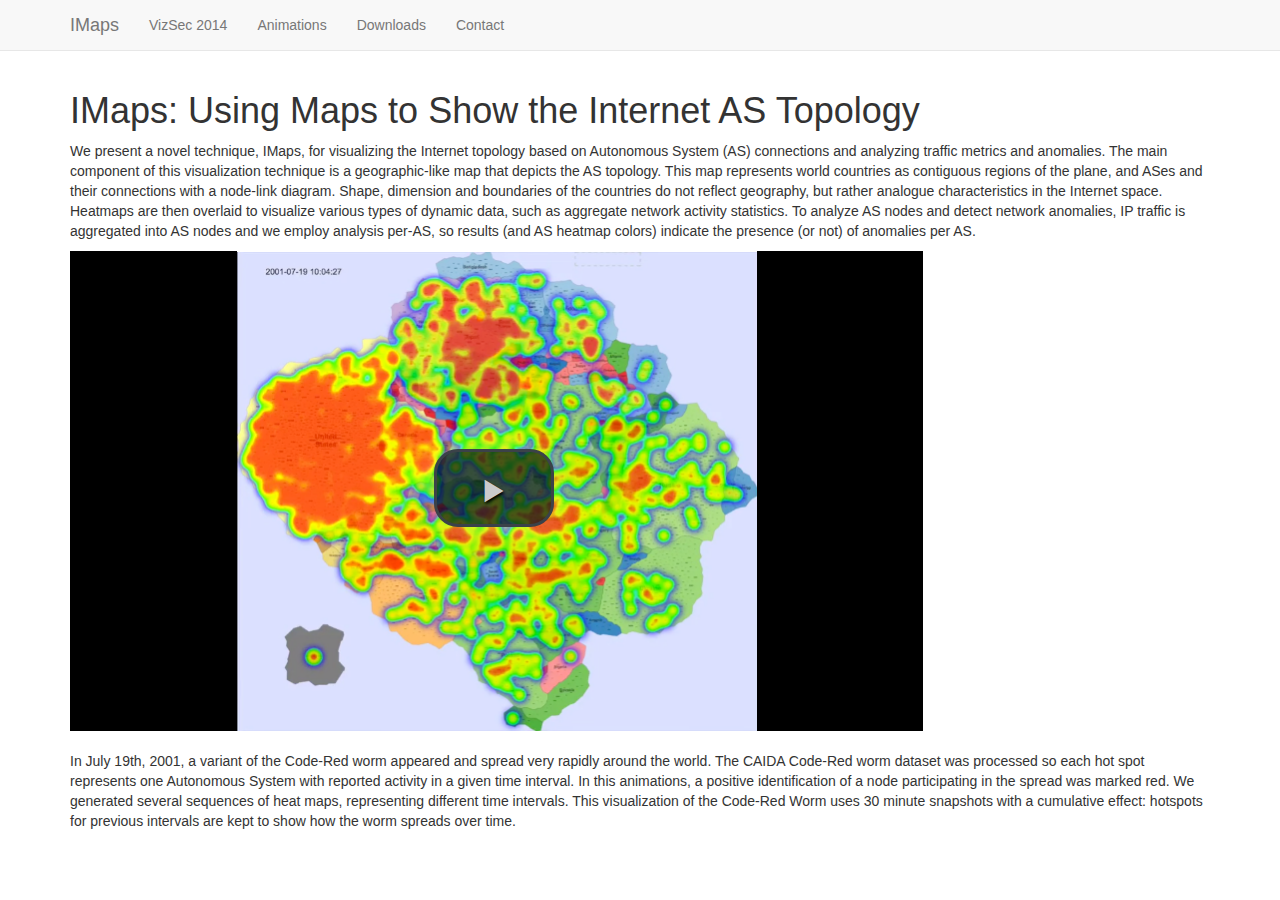
==== commit 6122f4b2: "Remove example snapshot." ====
--- a/index.html
+++ b/index.html
@@ -68,7 +68,7 @@
 
         <div class="container">
             <!-- 16:9 aspect ratio -->
-                <video class="video-js vjs-default-skin img img-responsive vjs-big-play-centered" controls preload="none" width="853" height="480" data-setup="{}" poster="http://video-js.zencoder.com/oceans-clip.png">
+                <video class="video-js vjs-default-skin img img-responsive vjs-big-play-centered" controls preload="none" width="853" height="480" data-setup="{}" poster="animations/30minCumulativeSnapshot.png">
                     <source src="animations/5min30minCumulative.mp4" type='video/mp4' />
                     <source src="animations/5min30minCumulative.webm" type='video/webm' />
                     <p class="vjs-no-js">To view this video please enable JavaScript, 
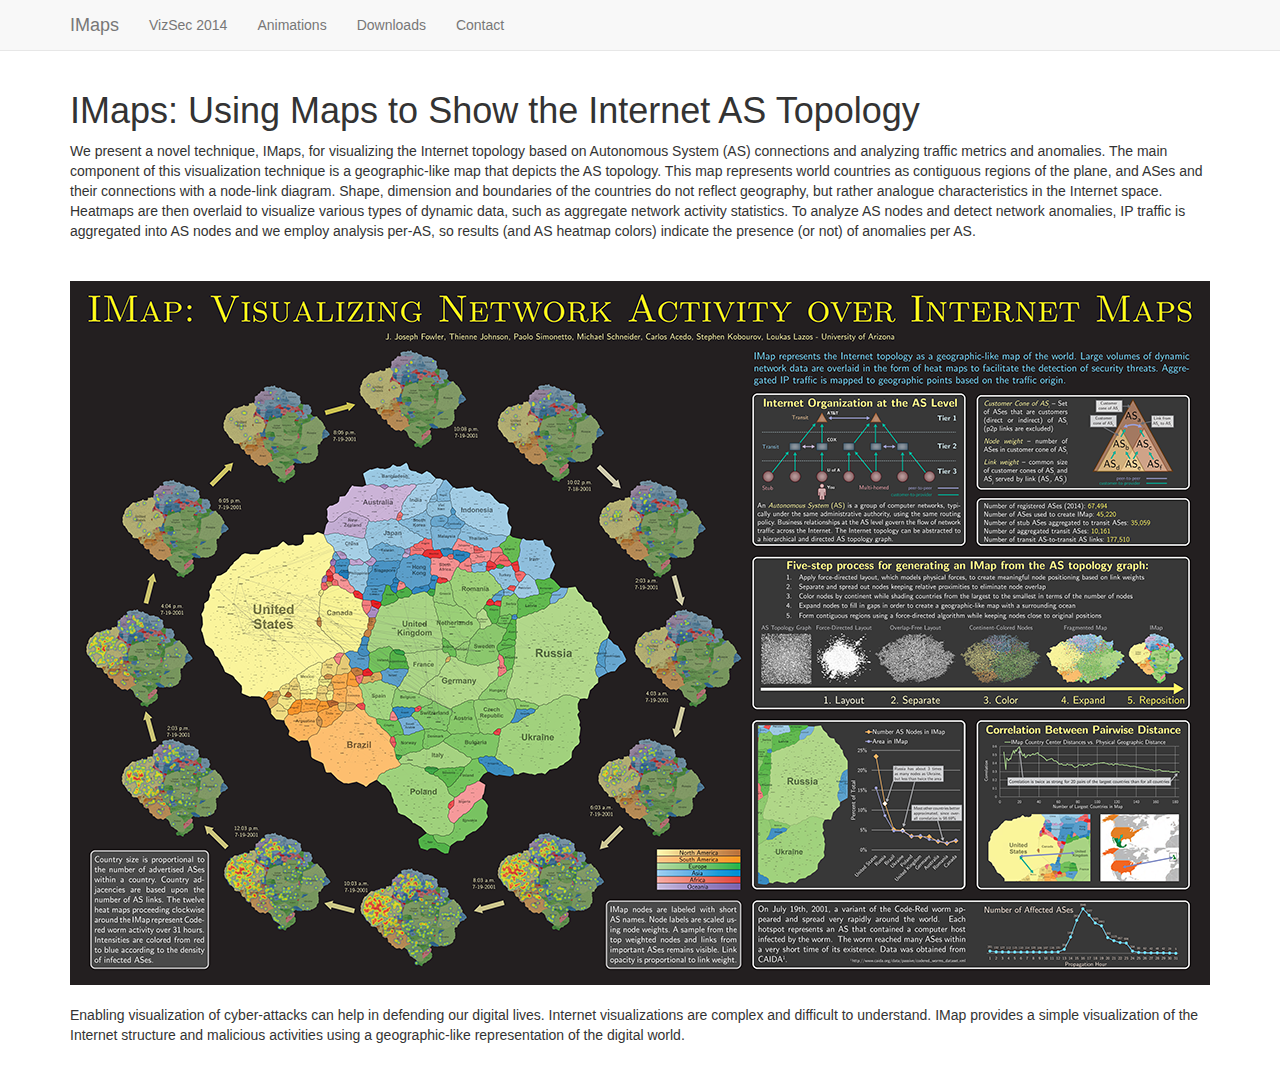
==== commit 13ba64d9: "Added poster related material." ====
--- a/index.html
+++ b/index.html
@@ -67,32 +67,20 @@
         </div>
 
         <div class="container">
-            <!-- 16:9 aspect ratio -->
-                <video class="video-js vjs-default-skin img img-responsive vjs-big-play-centered" controls preload="none" width="853" height="480" data-setup="{}" poster="animations/30minCumulativeSnapshot.png">
-                    <source src="animations/5min30minCumulative.mp4" type='video/mp4' />
-                    <source src="animations/5min30minCumulative.webm" type='video/webm' />
-                    <p class="vjs-no-js">To view this video please enable JavaScript, 
-                    and consider upgrading to a web browser that 
-                        <a href="http://videojs.com/html5-video-support/" target="_blank">
-                            supports HTML5 video
-                        </a>
-                    </p>
+            <img id="poster-image" src="img/VizsecPoster-1140x704.png" alt="Vizsec Poster" />
 
-                </video>
 
-            <br/>
-            In July 19th, 2001, a variant of the Code-Red worm appeared
-            and spread very rapidly around the world.
-            The CAIDA Code-Red worm dataset was processed so each hot spot represents one
-            Autonomous System with reported activity in a given time
-            interval. In this animations, a positive identification of a
-            node participating in the spread was marked red. We generated
-            several sequences of heat maps, representing different time
-            intervals. This visualization of the Code-Red Worm uses 30 minute snapshots with a
-            cumulative effect: hotspots for previous intervals are kept to show how the worm spreads
-            over time.
+            <div id="poster-caption">
+            Enabling visualization of cyber-attacks can help in defending our
+            digital lives. Internet visualizations are complex and difficult to
+            understand. IMap provides a simple visualization of the Internet
+            structure and malicious activities using a geographic-like
+            representation of the digital world.
+            </div>
+
         </div>
 
+        
         <!-- jQuery (necessary for Bootstrap's JavaScript plugins) -->
         <script src="https://ajax.googleapis.com/ajax/libs/jquery/1.11.1/jquery.min.js"></script>
         <!-- Include all compiled plugins (below), or include individual files as needed -->
--- a/css/style.css
+++ b/css/style.css
@@ -11,3 +11,12 @@
     border-bottom:1px dotted #ccc;
     margin:30px auto 20px;
 }
+
+img#poster-image {
+    padding:30px 0px 10px;
+}
+
+#poster-caption {
+    margin:10px 0px 30px;
+    padding-bottom:10px;
+}
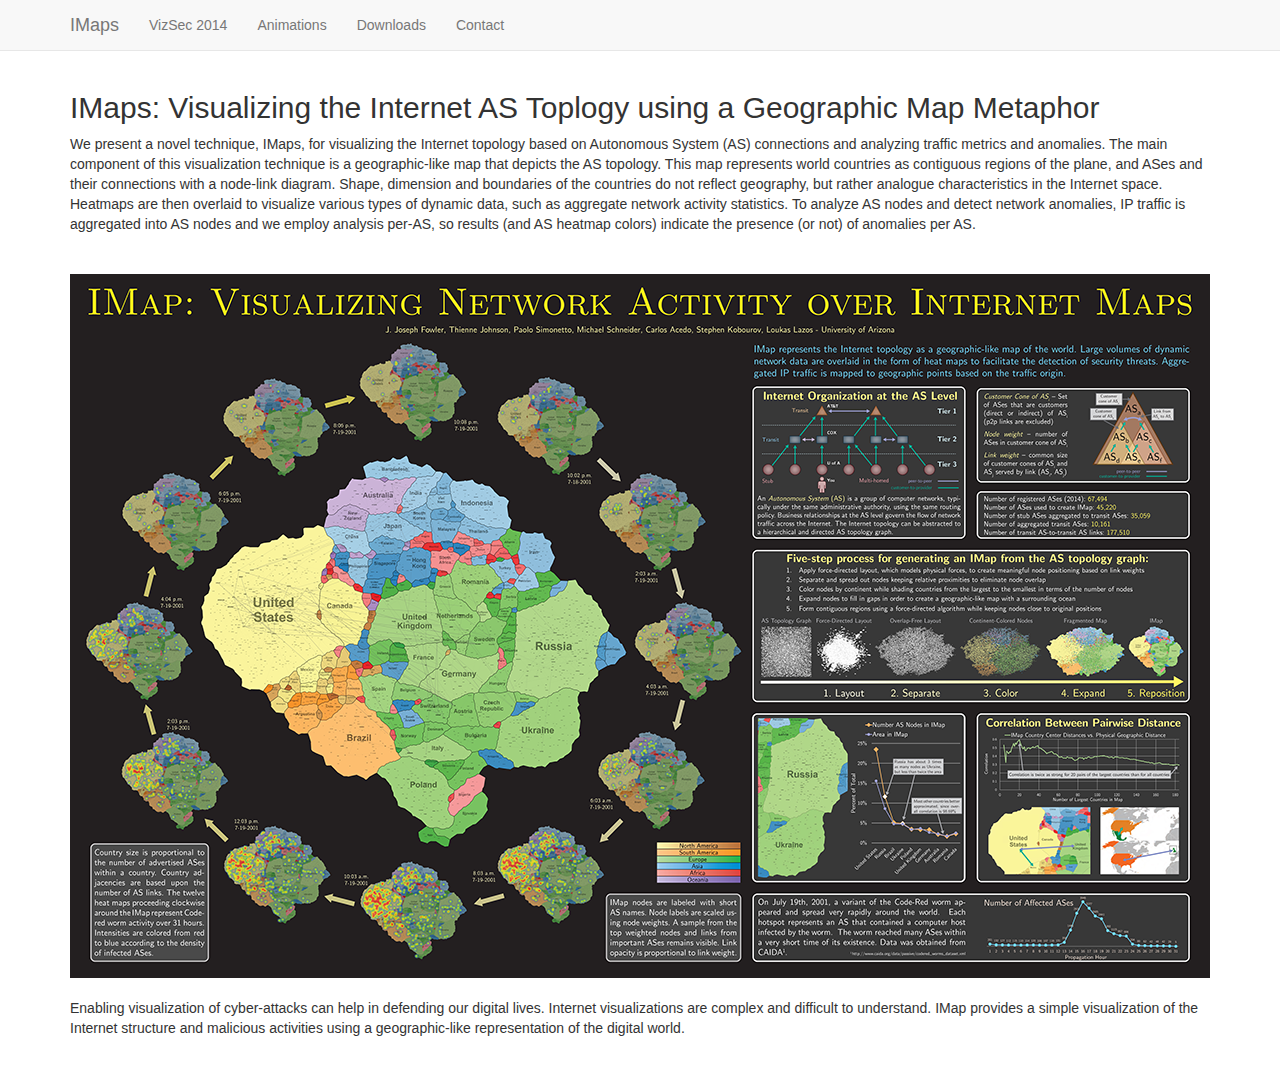
==== commit 569785a5: "Changed title. Decreased font size." ====
--- a/index.html
+++ b/index.html
@@ -44,7 +44,7 @@
         <!-- Nav Bar End-->
 
         <div class="container">
-            <h1>IMaps: Using Maps to Show the Internet AS Topology</h1>
+            <h2>IMaps: Visualizing the Internet AS Toplogy using a Geographic Map Metaphor</h2>
         </div>
 
         <div class="container">
@@ -80,7 +80,7 @@
 
         </div>
 
-        
+
         <!-- jQuery (necessary for Bootstrap's JavaScript plugins) -->
         <script src="https://ajax.googleapis.com/ajax/libs/jquery/1.11.1/jquery.min.js"></script>
         <!-- Include all compiled plugins (below), or include individual files as needed -->
